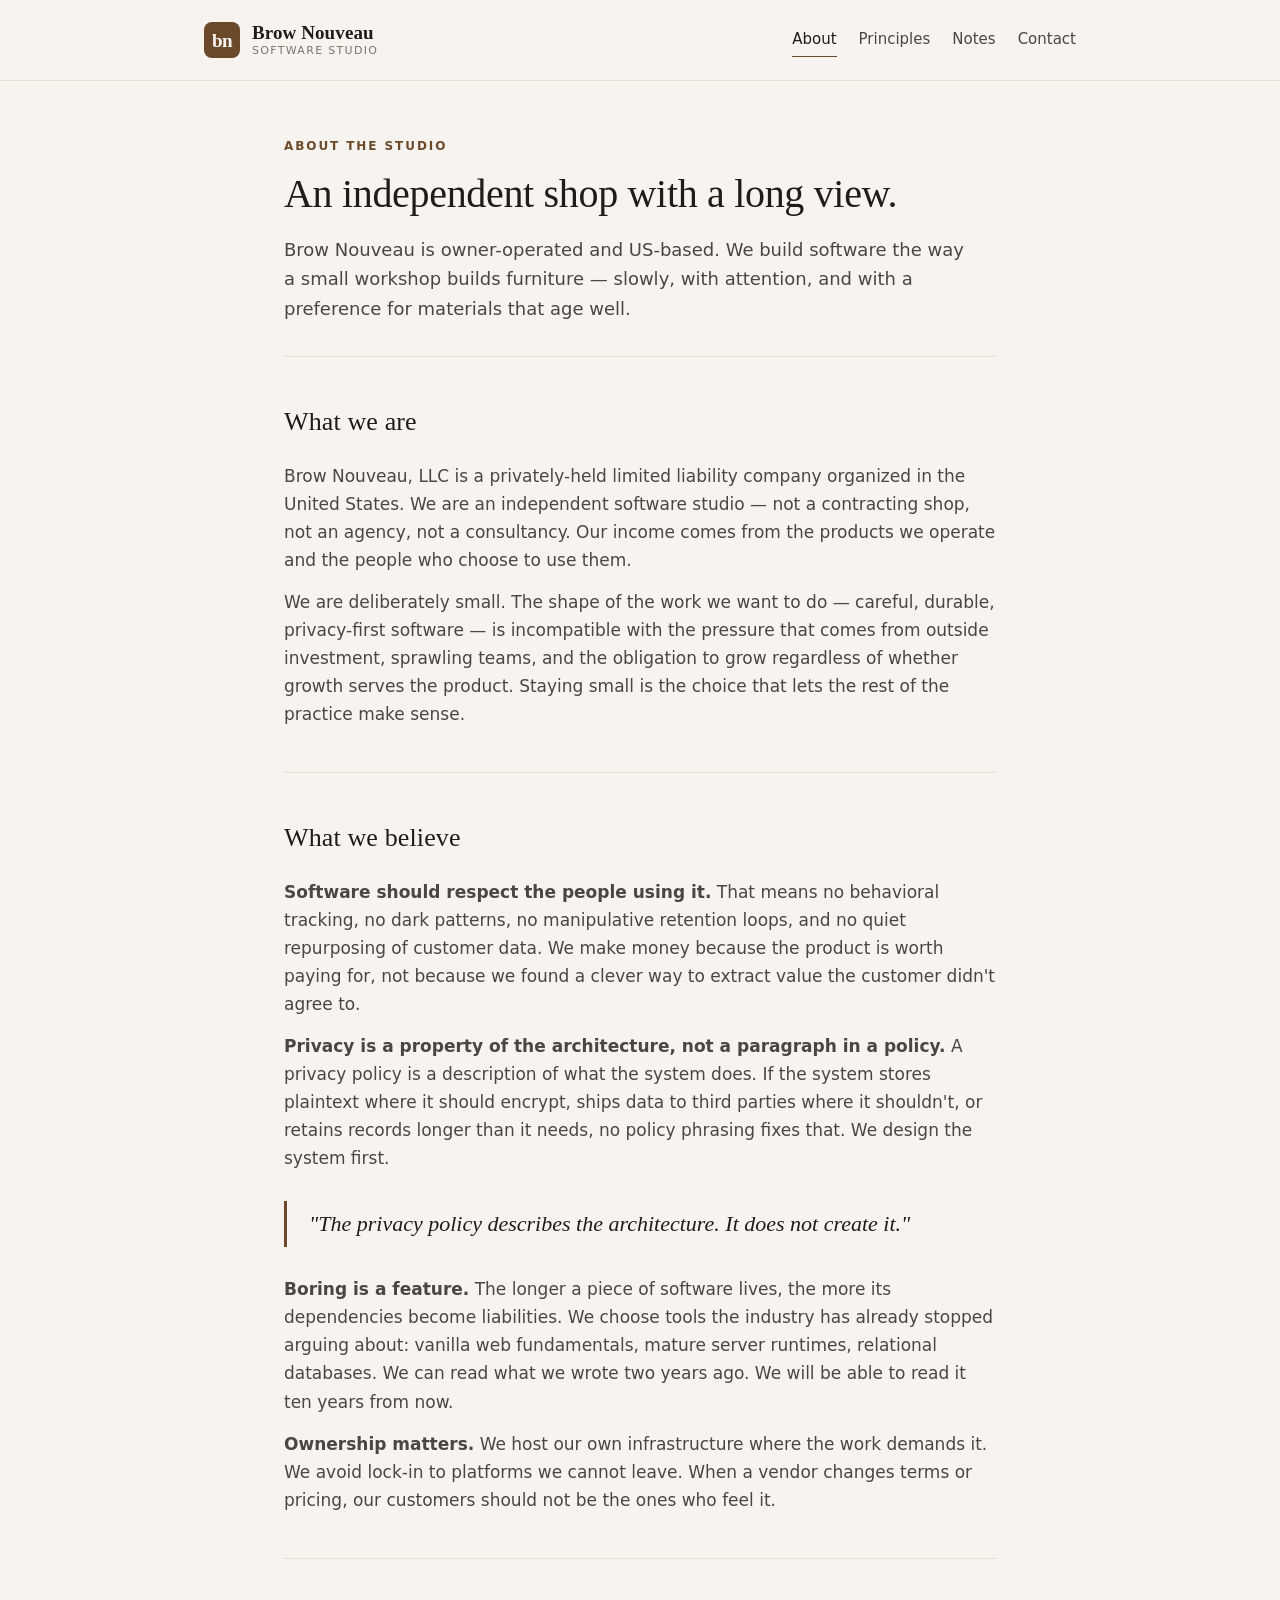
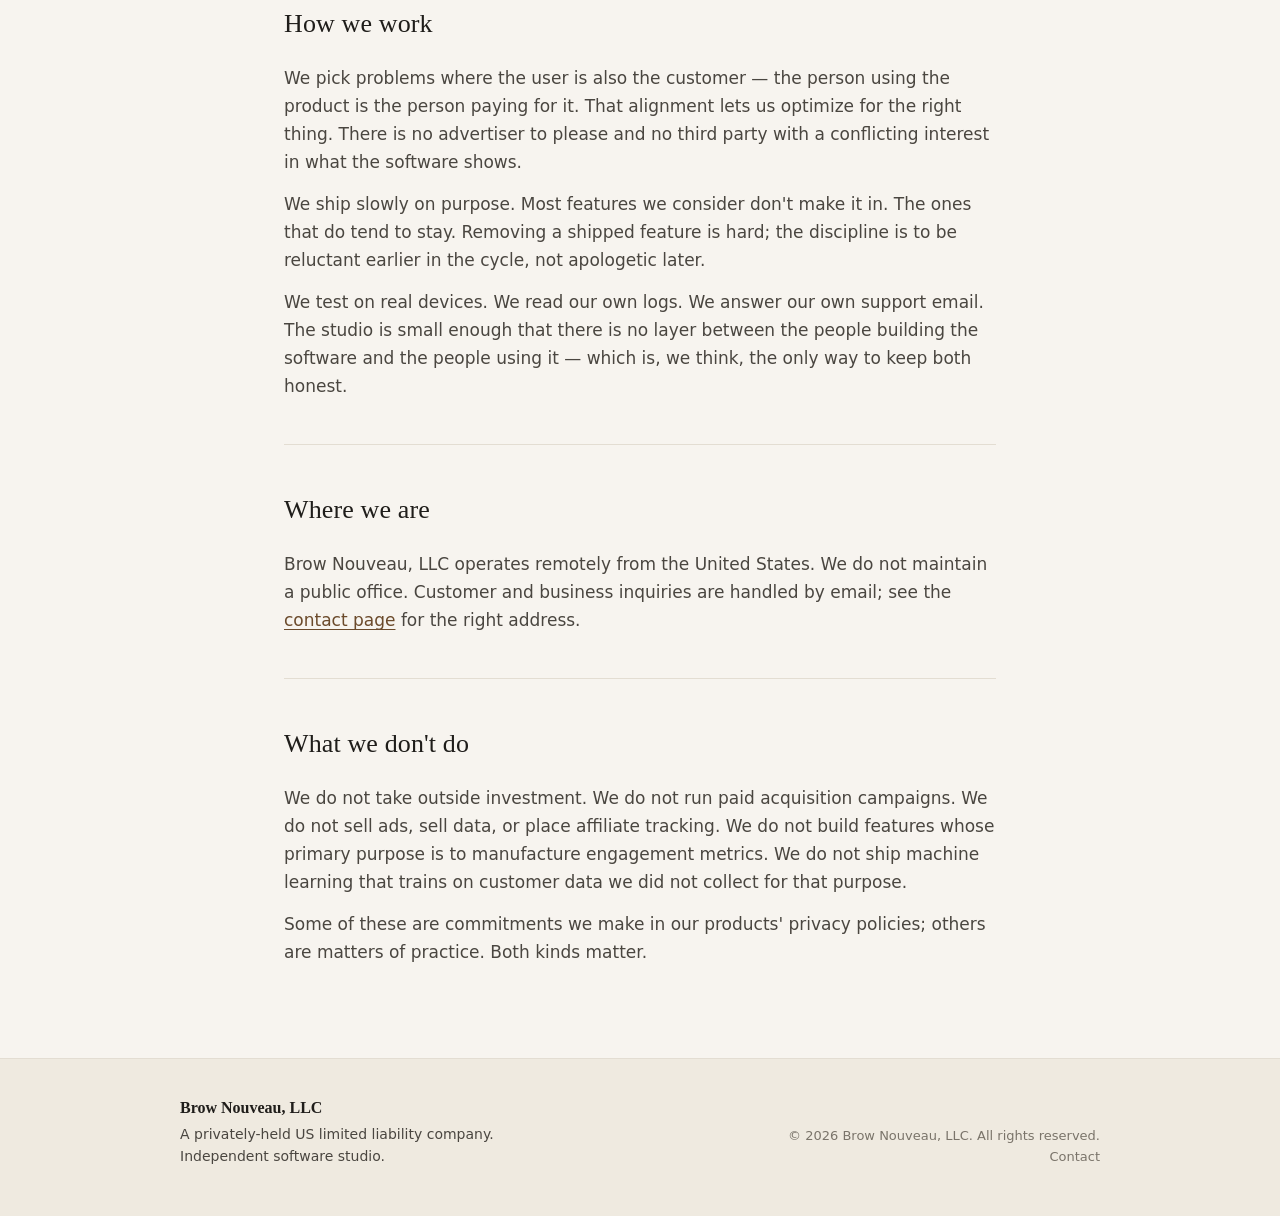
==== about.html @ 59512a86 "Expand site: about, principles, contact, notes + first essay Rebuilds the landing page and adds four" ====
<!doctype html>
<html lang="en">
<head>
  <meta charset="utf-8" />
  <meta name="viewport" content="width=device-width, initial-scale=1" />
  <title>About — Brow Nouveau</title>
  <meta name="description" content="Brow Nouveau, LLC is an independent, owner-operated software studio in the United States. Here's how we work and what we believe." />
  <meta name="theme-color" content="#f7f4ef" />
  <link rel="icon" href="/favicon.svg" type="image/svg+xml" />
  <link rel="stylesheet" href="/styles.css" />
</head>
<body>

<header class="site-header">
  <div class="site-header-inner">
    <a class="brand" href="/">
      <svg class="brand-mark-svg" viewBox="0 0 64 64" aria-hidden="true">
        <rect width="64" height="64" rx="14" fill="#6b4a2b"/>
        <text x="32" y="44" font-family="Iowan Old Style, Charter, Georgia, serif"
              font-weight="600" font-size="34" fill="#f7f4ef"
              text-anchor="middle" letter-spacing="-1">bn</text>
      </svg>
      <span class="brand-text">
        <span class="brand-name">Brow Nouveau</span>
        <span class="brand-sub">Software Studio</span>
      </span>
    </a>
    <nav class="site-nav" aria-label="Primary">
      <a href="/about.html" aria-current="page">About</a>
      <a href="/principles.html">Principles</a>
      <a href="/notes/">Notes</a>
      <a href="/contact.html">Contact</a>
    </nav>
  </div>
</header>

<main class="wrap">

  <section class="page-header">
    <p class="page-eyebrow">About the studio</p>
    <h1>An independent shop with a long view.</h1>
    <p class="lede">
      Brow Nouveau is owner-operated and US-based. We build software the
      way a small workshop builds furniture — slowly, with attention,
      and with a preference for materials that age well.
    </p>
  </section>

  <section class="section">
    <h2>What we are</h2>
    <p>
      Brow Nouveau, LLC is a privately-held limited liability company
      organized in the United States. We are an independent software
      studio — not a contracting shop, not an agency, not a consultancy.
      Our income comes from the products we operate and the people who
      choose to use them.
    </p>
    <p>
      We are deliberately small. The shape of the work we want to do —
      careful, durable, privacy-first software — is incompatible with the
      pressure that comes from outside investment, sprawling teams, and
      the obligation to grow regardless of whether growth serves the
      product. Staying small is the choice that lets the rest of the
      practice make sense.
    </p>
  </section>

  <section class="section">
    <h2>What we believe</h2>

    <p>
      <strong>Software should respect the people using it.</strong>
      That means no behavioral tracking, no dark patterns, no manipulative
      retention loops, and no quiet repurposing of customer data. We make
      money because the product is worth paying for, not because we found a
      clever way to extract value the customer didn't agree to.
    </p>

    <p>
      <strong>Privacy is a property of the architecture, not a paragraph
      in a policy.</strong>
      A privacy policy is a description of what the system does. If the
      system stores plaintext where it should encrypt, ships data to
      third parties where it shouldn't, or retains records longer than
      it needs, no policy phrasing fixes that. We design the system
      first.
    </p>

    <blockquote class="pullquote">
      "The privacy policy describes the architecture. It does not create
      it."
    </blockquote>

    <p>
      <strong>Boring is a feature.</strong>
      The longer a piece of software lives, the more its dependencies
      become liabilities. We choose tools the industry has already
      stopped arguing about: vanilla web fundamentals, mature server
      runtimes, relational databases. We can read what we wrote two
      years ago. We will be able to read it ten years from now.
    </p>

    <p>
      <strong>Ownership matters.</strong>
      We host our own infrastructure where the work demands it. We avoid
      lock-in to platforms we cannot leave. When a vendor changes terms or
      pricing, our customers should not be the ones who feel it.
    </p>
  </section>

  <section class="section">
    <h2>How we work</h2>
    <p>
      We pick problems where the user is also the customer — the person
      using the product is the person paying for it. That alignment lets
      us optimize for the right thing. There is no advertiser to please
      and no third party with a conflicting interest in what the software
      shows.
    </p>
    <p>
      We ship slowly on purpose. Most features we consider don't make it
      in. The ones that do tend to stay. Removing a shipped feature is
      hard; the discipline is to be reluctant earlier in the cycle, not
      apologetic later.
    </p>
    <p>
      We test on real devices. We read our own logs. We answer our own
      support email. The studio is small enough that there is no layer
      between the people building the software and the people using it —
      which is, we think, the only way to keep both honest.
    </p>
  </section>

  <section class="section">
    <h2>Where we are</h2>
    <p>
      Brow Nouveau, LLC operates remotely from the United States. We do
      not maintain a public office. Customer and business inquiries are
      handled by email; see the
      <a href="/contact.html">contact page</a> for the right address.
    </p>
  </section>

  <section class="section">
    <h2>What we don't do</h2>
    <p>
      We do not take outside investment. We do not run paid acquisition
      campaigns. We do not sell ads, sell data, or place affiliate
      tracking. We do not build features whose primary purpose is to
      manufacture engagement metrics. We do not ship machine learning
      that trains on customer data we did not collect for that purpose.
    </p>
    <p>
      Some of these are commitments we make in our products' privacy
      policies; others are matters of practice. Both kinds matter.
    </p>
  </section>

</main>

<footer class="site-footer">
  <div class="site-footer-inner">
    <p class="footer-entity">
      <strong>Brow Nouveau, LLC</strong>
      A privately-held US limited liability company.<br/>
      Independent software studio.
    </p>
    <p class="footer-meta">
      &copy; 2026 Brow Nouveau, LLC. All rights reserved.<br/>
      <a href="/contact.html">Contact</a>
    </p>
  </div>
</footer>

</body>
</html>
---- styles.css ----
:root {
  --bg: #f7f4ef;
  --bg-soft: #efeae0;
  --surface: #ffffff;
  --ink: #1f1d1a;
  --ink-soft: #4a4640;
  --ink-muted: #7a746a;
  --rule: #e3ddd2;
  --rule-strong: #cdc4b3;
  --accent: #6b4a2b;
  --accent-soft: #a07a52;
  --max-width: 760px;
  --max-width-wide: 920px;
  --serif: "Iowan Old Style", "Charter", "Source Serif Pro", "Georgia", serif;
  --sans: -apple-system, BlinkMacSystemFont, "Inter", "Segoe UI", system-ui, sans-serif;
  --mono: "SF Mono", "Menlo", "Consolas", monospace;
}

* { box-sizing: border-box; }

html, body { margin: 0; padding: 0; }

body {
  background: var(--bg);
  color: var(--ink);
  font-family: var(--sans);
  font-size: 17px;
  line-height: 1.65;
  -webkit-font-smoothing: antialiased;
  -moz-osx-font-smoothing: grayscale;
}

a { color: var(--accent); }

img, svg { max-width: 100%; height: auto; display: block; }

/* ---------- Layout primitives ---------- */
.wrap {
  max-width: var(--max-width);
  margin: 0 auto;
  padding: 0 24px;
}

.wrap-wide {
  max-width: var(--max-width-wide);
  margin: 0 auto;
  padding: 0 24px;
}

/* ---------- Site header ---------- */
.site-header {
  border-bottom: 1px solid var(--rule);
  background: var(--bg);
}

.site-header-inner {
  display: flex;
  align-items: center;
  justify-content: space-between;
  padding: 22px 24px;
  max-width: var(--max-width-wide);
  margin: 0 auto;
  gap: 24px;
  flex-wrap: wrap;
}

.brand {
  display: inline-flex;
  align-items: center;
  gap: 12px;
  text-decoration: none;
  color: var(--ink);
}

.brand-mark-svg {
  width: 36px;
  height: 36px;
  display: block;
}

.brand-text {
  display: flex;
  flex-direction: column;
  line-height: 1.1;
}

.brand-name {
  font-family: var(--serif);
  font-size: 19px;
  font-weight: 600;
  letter-spacing: 0.005em;
  color: var(--ink);
}

.brand-sub {
  font-size: 11px;
  letter-spacing: 0.12em;
  text-transform: uppercase;
  color: var(--ink-muted);
  margin-top: 2px;
}

.site-nav {
  display: flex;
  gap: 22px;
  font-size: 15px;
}

.site-nav a {
  color: var(--ink-soft);
  text-decoration: none;
  padding: 4px 0;
  border-bottom: 1px solid transparent;
  transition: color 0.15s ease, border-color 0.15s ease;
}

.site-nav a:hover,
.site-nav a[aria-current="page"] {
  color: var(--ink);
  border-bottom-color: var(--accent);
}

/* ---------- Hero ---------- */
.hero {
  padding: 64px 0 40px;
  border-bottom: 1px solid var(--rule);
}

.hero-eyebrow {
  font-size: 12px;
  letter-spacing: 0.16em;
  text-transform: uppercase;
  color: var(--accent);
  margin: 0 0 18px;
  font-weight: 600;
}

.hero h1 {
  font-family: var(--serif);
  font-weight: 500;
  font-size: clamp(34px, 5.2vw, 50px);
  line-height: 1.1;
  letter-spacing: -0.012em;
  margin: 0 0 22px;
  max-width: 18ch;
}

.hero .lede {
  font-size: 20px;
  line-height: 1.55;
  color: var(--ink-soft);
  margin: 0;
  max-width: 38em;
}

/* ---------- Page header (subpages) ---------- */
.page-header {
  padding: 56px 0 32px;
  border-bottom: 1px solid var(--rule);
}

.page-eyebrow {
  font-size: 12px;
  letter-spacing: 0.16em;
  text-transform: uppercase;
  color: var(--accent);
  margin: 0 0 14px;
  font-weight: 600;
}

.page-header h1 {
  font-family: var(--serif);
  font-weight: 500;
  font-size: clamp(30px, 4.4vw, 40px);
  line-height: 1.15;
  letter-spacing: -0.008em;
  margin: 0 0 18px;
}

.page-header .lede {
  font-size: 18px;
  color: var(--ink-soft);
  margin: 0;
  max-width: 38em;
}

/* ---------- Sections ---------- */
.section {
  padding: 44px 0;
  border-bottom: 1px solid var(--rule);
}

.section:last-of-type {
  border-bottom: none;
}

.section h2 {
  font-family: var(--serif);
  font-weight: 500;
  font-size: 26px;
  letter-spacing: 0.005em;
  margin: 0 0 18px;
}

.section h3 {
  font-family: var(--serif);
  font-weight: 600;
  font-size: 19px;
  margin: 28px 0 10px;
}

.section p {
  margin: 0 0 14px;
  color: var(--ink-soft);
}

.section p:last-child {
  margin-bottom: 0;
}

.section a {
  color: var(--accent);
  text-decoration: underline;
  text-decoration-thickness: 1px;
  text-underline-offset: 3px;
}

.section a:hover { color: var(--ink); }

.section ul {
  margin: 0 0 14px;
  padding-left: 22px;
  color: var(--ink-soft);
}

.section ul li {
  margin-bottom: 6px;
}

/* ---------- Two-column section ---------- */
.cols {
  display: grid;
  grid-template-columns: minmax(0, 1fr) minmax(0, 1fr);
  gap: 36px;
}

@media (max-width: 640px) {
  .cols { grid-template-columns: 1fr; gap: 24px; }
}

/* ---------- Principle / value cards ---------- */
.principles {
  list-style: none;
  padding: 0;
  margin: 0;
  display: grid;
  gap: 20px;
}

.principles li {
  border-left: 3px solid var(--accent-soft);
  padding: 14px 18px;
  background: var(--bg-soft);
  border-radius: 0 8px 8px 0;
}

.principles strong {
  display: block;
  font-family: var(--serif);
  font-size: 18px;
  font-weight: 600;
  color: var(--ink);
  margin-bottom: 4px;
}

.principles p {
  margin: 0;
  color: var(--ink-soft);
  font-size: 16px;
}

/* ---------- Pull quote ---------- */
.pullquote {
  font-family: var(--serif);
  font-size: 22px;
  line-height: 1.4;
  font-style: italic;
  color: var(--ink);
  border-left: 3px solid var(--accent);
  padding: 8px 0 8px 22px;
  margin: 28px 0;
  max-width: 32em;
}

/* ---------- Featured / call-out card ---------- */
.callout {
  background: var(--surface);
  border: 1px solid var(--rule);
  border-radius: 12px;
  padding: 24px 26px;
  margin: 24px 0;
}

.callout .callout-eyebrow {
  font-size: 11px;
  letter-spacing: 0.14em;
  text-transform: uppercase;
  color: var(--ink-muted);
  margin: 0 0 6px;
  font-weight: 600;
}

.callout h3 {
  font-family: var(--serif);
  font-size: 22px;
  margin: 0 0 8px;
  font-weight: 500;
}

.callout p {
  margin: 0 0 12px;
  color: var(--ink-soft);
}

.callout .read-more {
  display: inline-block;
  margin-top: 4px;
  font-size: 15px;
  color: var(--accent);
  font-weight: 600;
  text-decoration: none;
  border-bottom: 1px solid var(--accent);
  padding-bottom: 1px;
}

.callout .read-more:hover { color: var(--ink); border-color: var(--ink); }

/* ---------- Notes / essay ---------- */
.essay {
  padding: 32px 0 64px;
}

.essay-meta {
  font-size: 13px;
  color: var(--ink-muted);
  margin: 0 0 24px;
  letter-spacing: 0.04em;
}

.essay h1 {
  font-family: var(--serif);
  font-weight: 500;
  font-size: clamp(28px, 4.4vw, 38px);
  line-height: 1.2;
  margin: 0 0 16px;
  letter-spacing: -0.005em;
}

.essay-body {
  font-size: 18px;
  line-height: 1.7;
  color: var(--ink);
  margin-top: 28px;
}

.essay-body p {
  margin: 0 0 18px;
}

.essay-body h2 {
  font-family: var(--serif);
  font-weight: 600;
  font-size: 22px;
  margin: 36px 0 12px;
}

.essay-body code {
  font-family: var(--mono);
  font-size: 15px;
  background: var(--bg-soft);
  padding: 1px 6px;
  border-radius: 4px;
}

.essay-body blockquote {
  margin: 24px 0;
  padding: 4px 0 4px 18px;
  border-left: 3px solid var(--accent-soft);
  color: var(--ink-soft);
  font-style: italic;
}

.notes-list {
  list-style: none;
  padding: 0;
  margin: 0;
}

.notes-list li {
  padding: 22px 0;
  border-bottom: 1px solid var(--rule);
}

.notes-list li:first-child { padding-top: 4px; }
.notes-list li:last-child { border-bottom: none; }

.notes-list .date {
  font-size: 13px;
  color: var(--ink-muted);
  letter-spacing: 0.04em;
  display: block;
  margin-bottom: 4px;
}

.notes-list a.title {
  font-family: var(--serif);
  font-size: 22px;
  font-weight: 500;
  color: var(--ink);
  text-decoration: none;
  display: block;
  line-height: 1.3;
  margin-bottom: 6px;
}

.notes-list a.title:hover { color: var(--accent); }

.notes-list .summary {
  color: var(--ink-soft);
  font-size: 16px;
  margin: 0;
}

/* ---------- Contact ---------- */
.contact-grid {
  display: grid;
  grid-template-columns: minmax(0, 1fr) minmax(0, 1fr);
  gap: 28px;
  margin-top: 12px;
}

@media (max-width: 640px) {
  .contact-grid { grid-template-columns: 1fr; }
}

.contact-card {
  background: var(--surface);
  border: 1px solid var(--rule);
  border-radius: 10px;
  padding: 22px 24px;
}

.contact-card h3 {
  font-family: var(--serif);
  font-weight: 600;
  font-size: 17px;
  margin: 0 0 6px;
  color: var(--ink);
}

.contact-card p {
  margin: 0 0 10px;
  color: var(--ink-soft);
  font-size: 15px;
  line-height: 1.55;
}

.contact-card a {
  color: var(--accent);
  font-weight: 600;
  text-decoration: none;
  border-bottom: 1px solid var(--accent);
  padding-bottom: 1px;
}

.contact-card a:hover { color: var(--ink); border-color: var(--ink); }

/* ---------- Footer ---------- */
.site-footer {
  border-top: 1px solid var(--rule);
  margin-top: 48px;
  padding: 36px 24px 48px;
  background: var(--bg-soft);
}

.site-footer-inner {
  max-width: var(--max-width-wide);
  margin: 0 auto;
  display: grid;
  grid-template-columns: 1fr 1fr;
  gap: 24px;
  align-items: end;
}

@media (max-width: 640px) {
  .site-footer-inner { grid-template-columns: 1fr; gap: 16px; text-align: left; }
}

.site-footer .footer-entity {
  font-size: 14px;
  color: var(--ink-soft);
  margin: 0;
  line-height: 1.6;
}

.site-footer .footer-entity strong {
  font-family: var(--serif);
  font-size: 16px;
  color: var(--ink);
  font-weight: 600;
  display: block;
  margin-bottom: 2px;
}

.site-footer .footer-meta {
  font-size: 13px;
  color: var(--ink-muted);
  margin: 0;
  text-align: right;
}

@media (max-width: 640px) {
  .site-footer .footer-meta { text-align: left; }
}

.site-footer .footer-meta a {
  color: var(--ink-muted);
  text-decoration: none;
  border-bottom: 1px solid transparent;
}

.site-footer .footer-meta a:hover {
  color: var(--ink);
  border-bottom-color: var(--ink-muted);
}

/* ---------- Dark mode ---------- */
@media (prefers-color-scheme: dark) {
  :root {
    --bg: #181513;
    --bg-soft: #211d1a;
    --surface: #211d1a;
    --ink: #f0eae0;
    --ink-soft: #c8c0b3;
    --ink-muted: #8a8478;
    --rule: #2e2924;
    --rule-strong: #3d362f;
    --accent: #c9a17a;
    --accent-soft: #8e6c4d;
  }

  .callout, .contact-card { background: #1f1b18; }
}
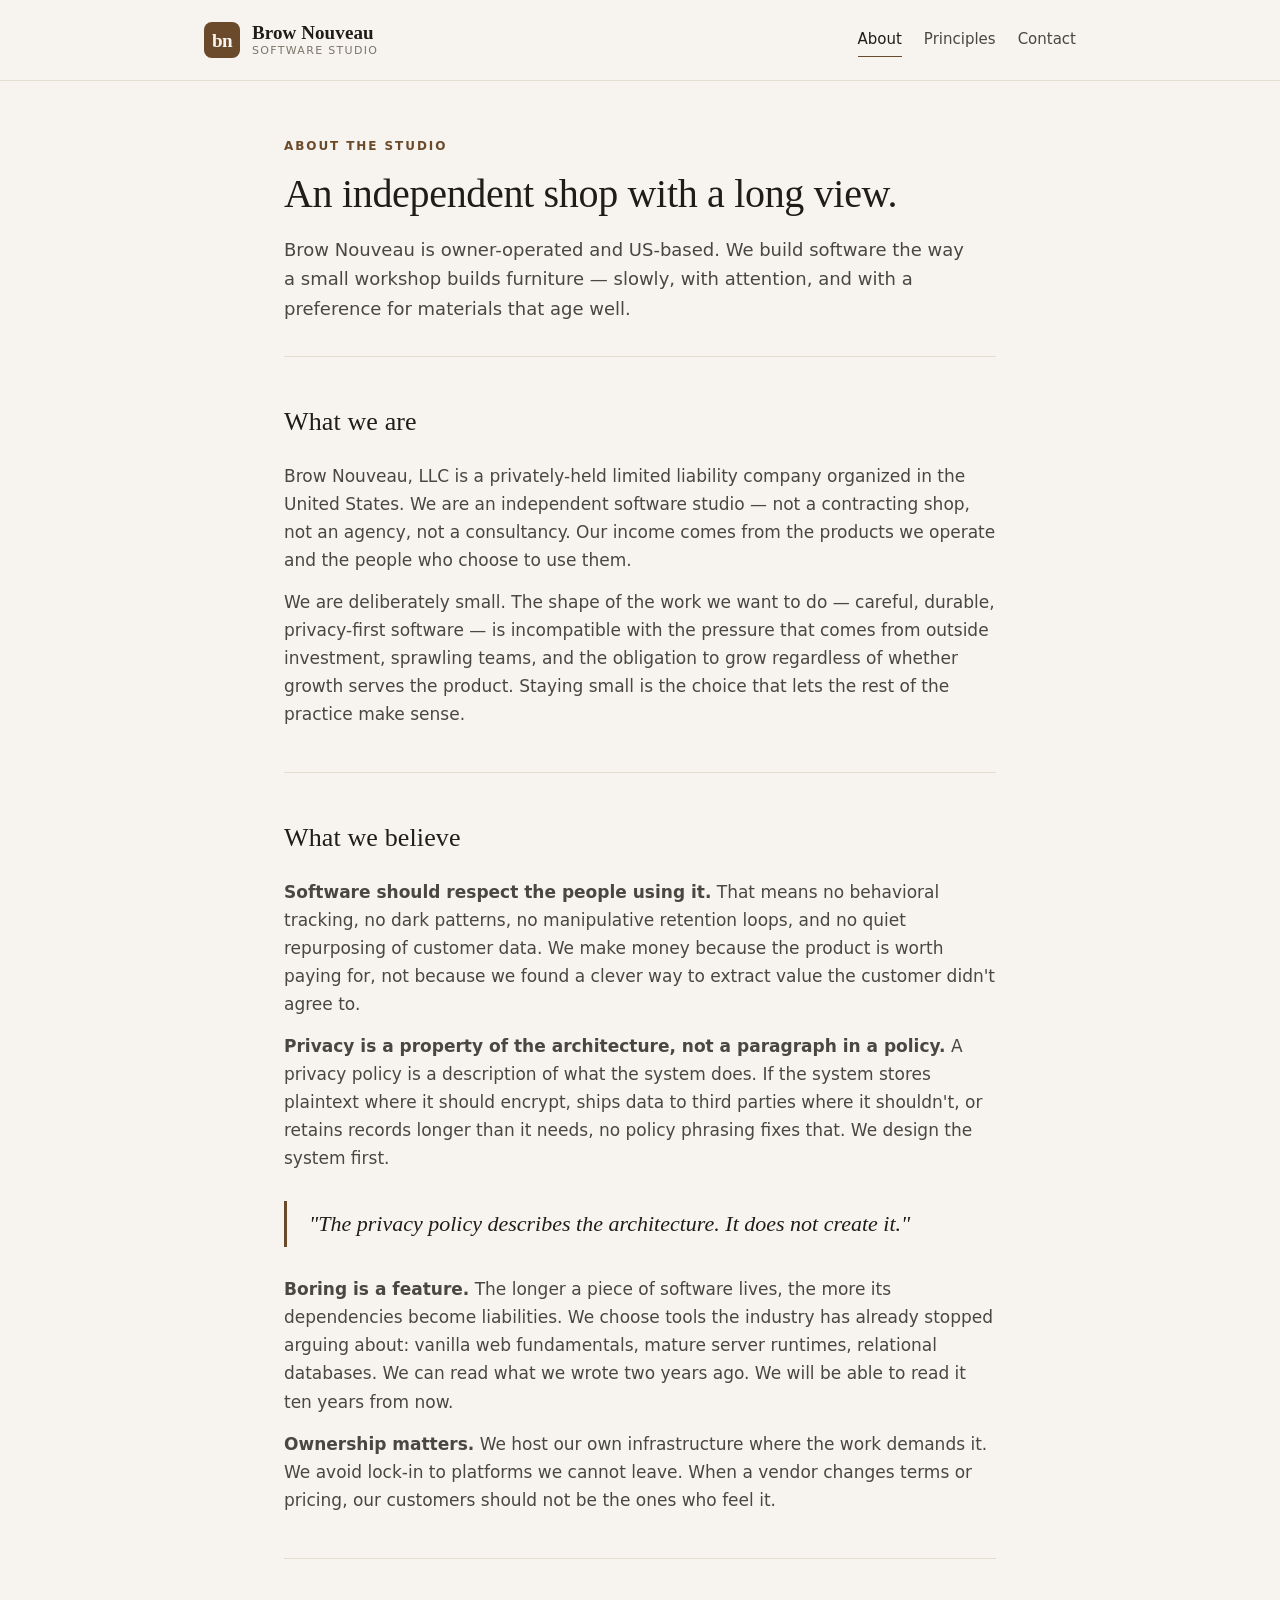
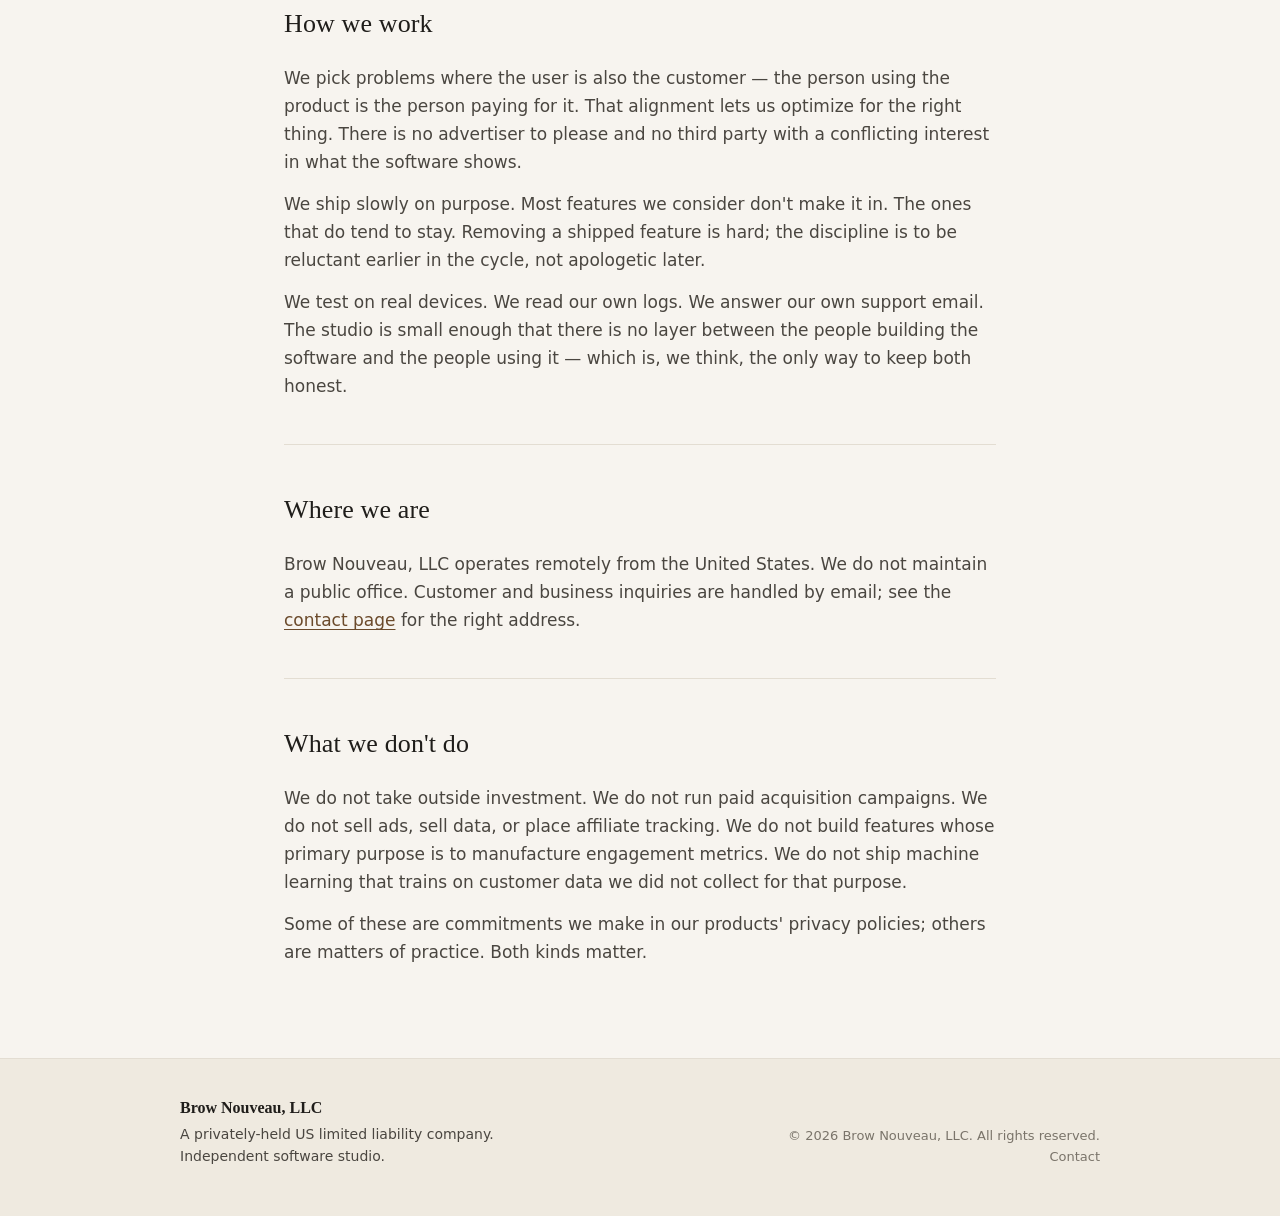
==== commit 7ce63d97: "Remove notes section Cuts the notes/ directory and all references — nav links and the home-page late" ====
--- a/about.html
+++ b/about.html
@@ -28,7 +28,6 @@
     <nav class="site-nav" aria-label="Primary">
       <a href="/about.html" aria-current="page">About</a>
       <a href="/principles.html">Principles</a>
-      <a href="/notes/">Notes</a>
       <a href="/contact.html">Contact</a>
     </nav>
   </div>
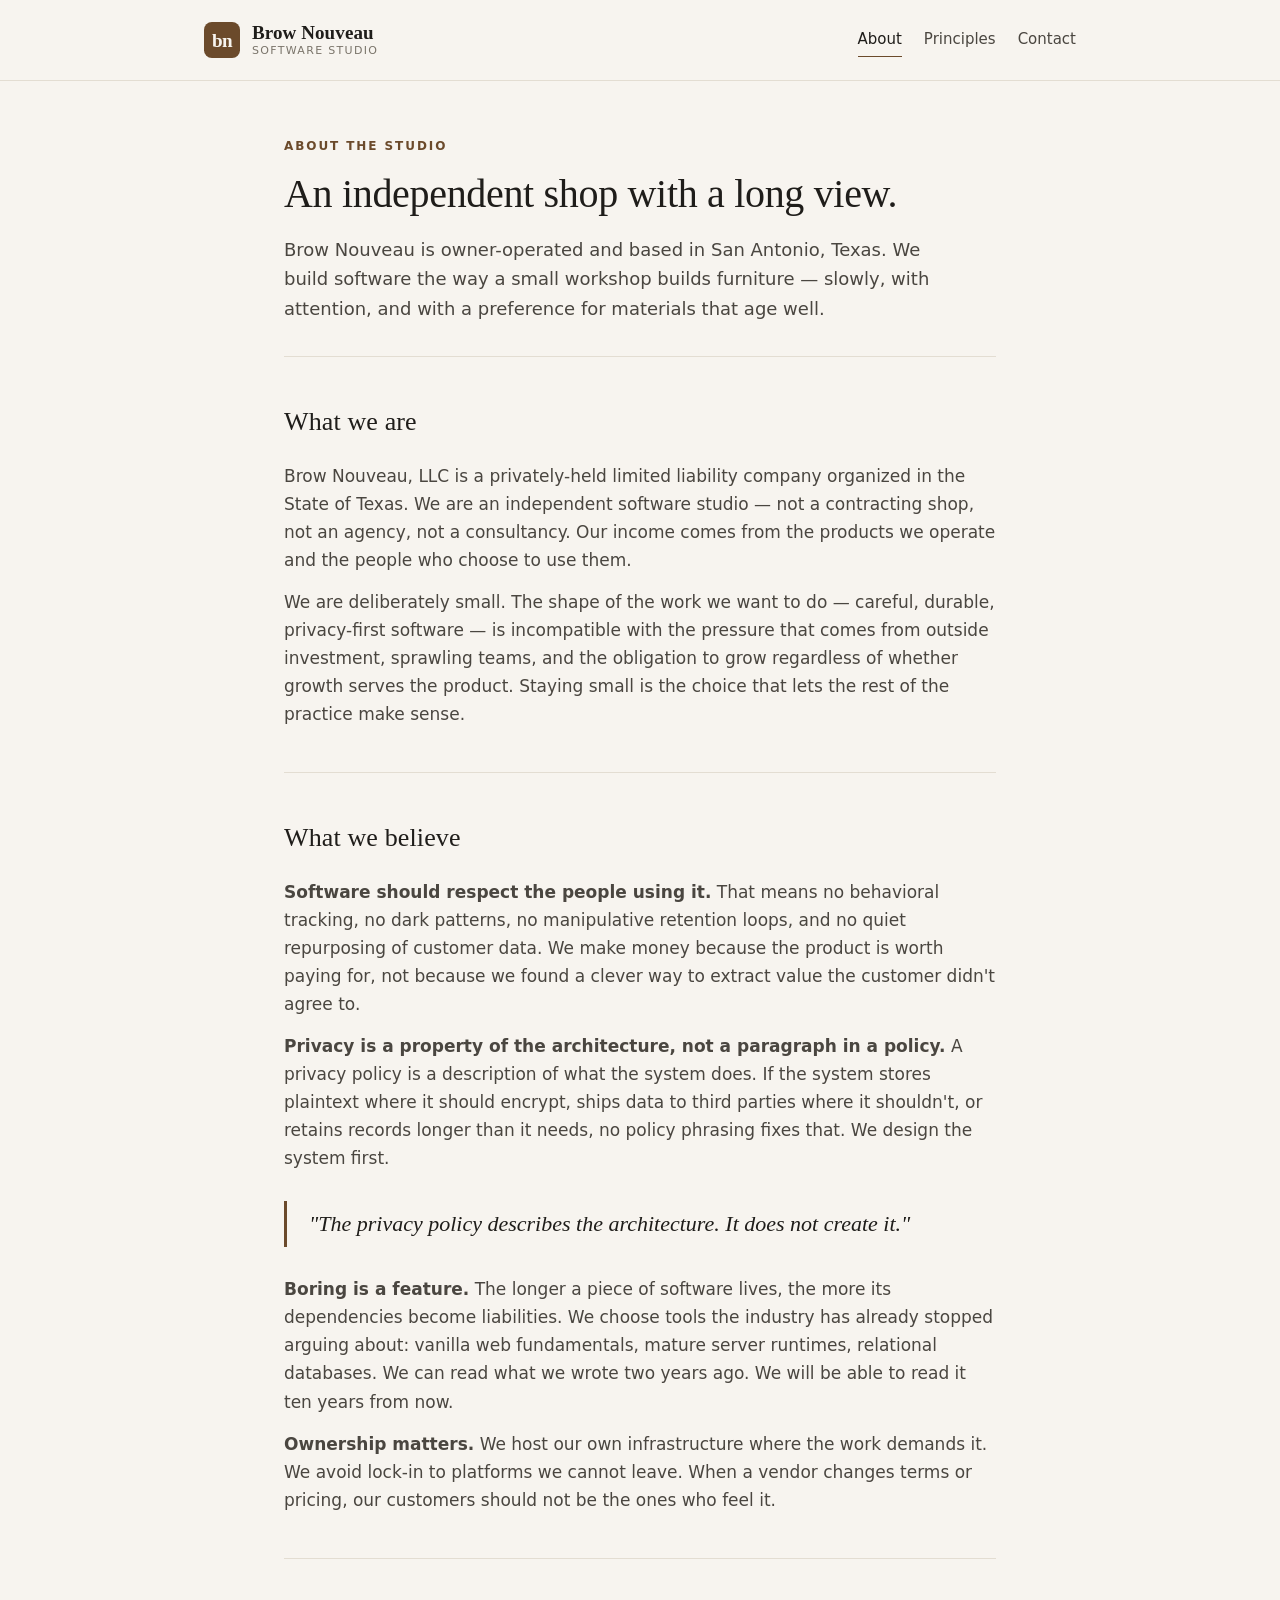
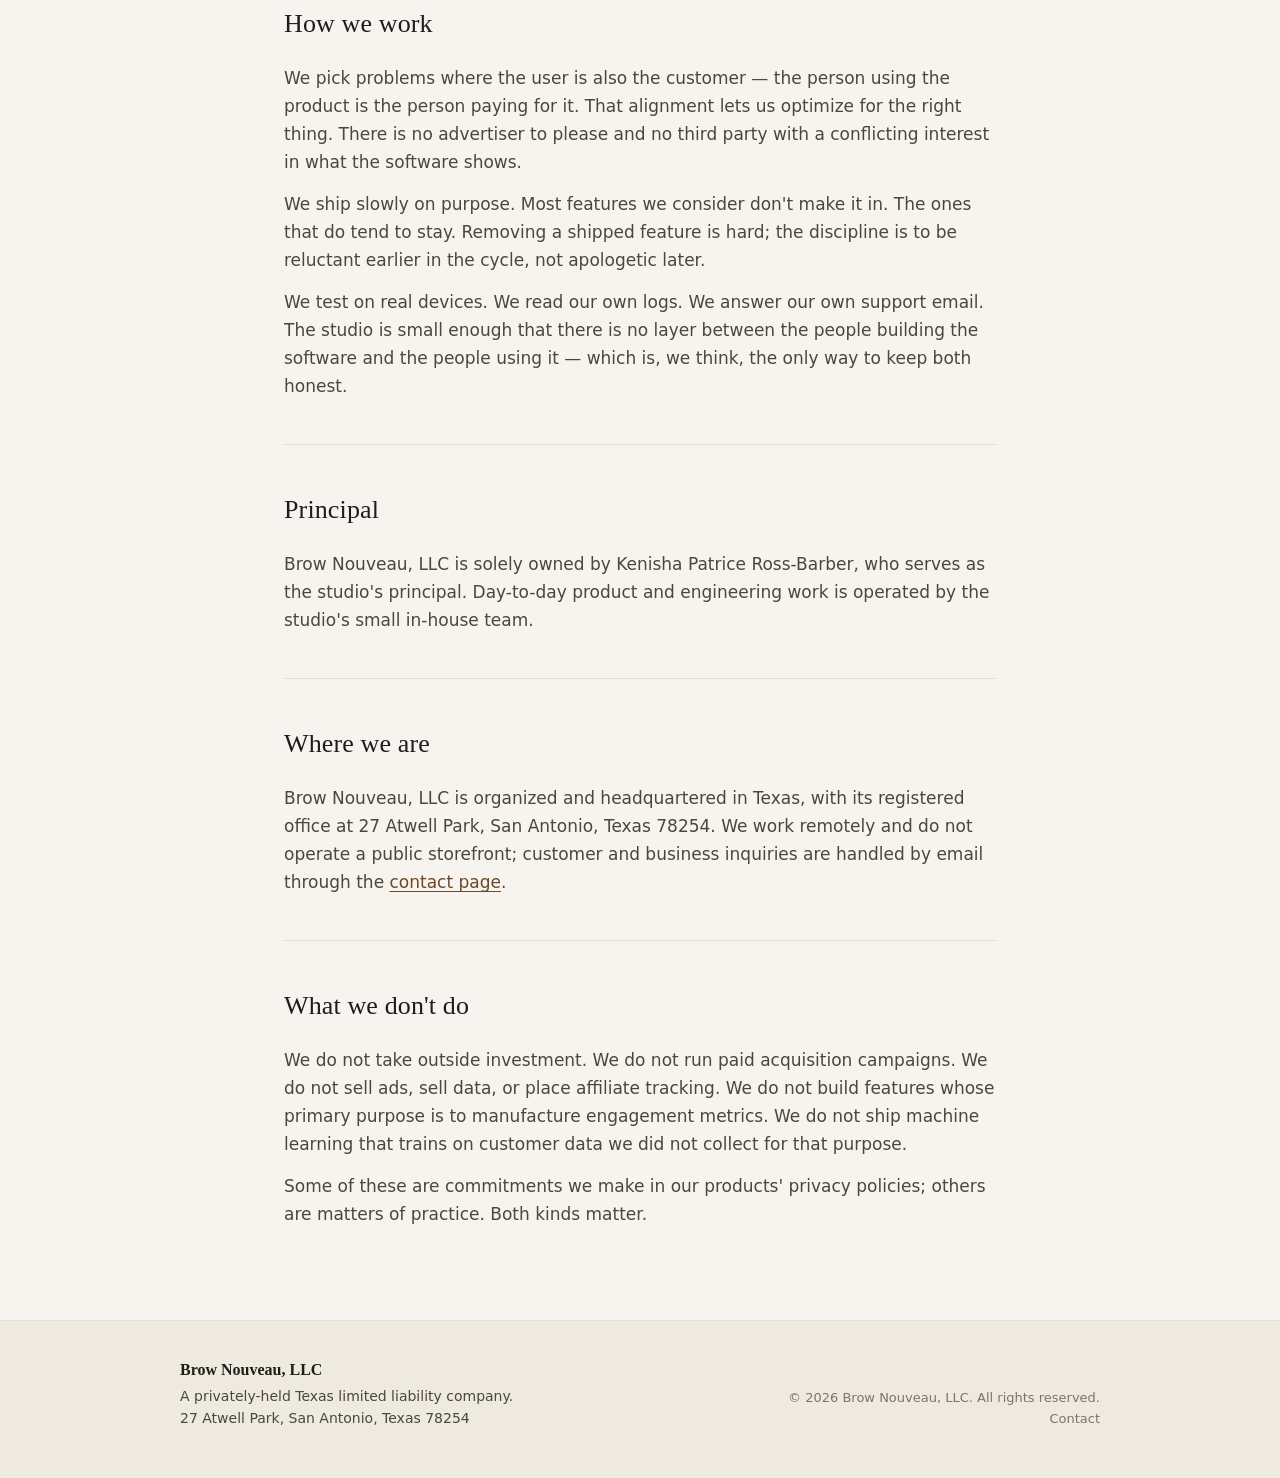
==== commit b67f45f2: "Add full registered address + principal name across the site Public records on the Texas SOS already" ====
--- a/about.html
+++ b/about.html
@@ -39,9 +39,9 @@
     <p class="page-eyebrow">About the studio</p>
     <h1>An independent shop with a long view.</h1>
     <p class="lede">
-      Brow Nouveau is owner-operated and US-based. We build software the
-      way a small workshop builds furniture — slowly, with attention,
-      and with a preference for materials that age well.
+      Brow Nouveau is owner-operated and based in San Antonio, Texas. We
+      build software the way a small workshop builds furniture — slowly,
+      with attention, and with a preference for materials that age well.
     </p>
   </section>
 
@@ -49,7 +49,7 @@
     <h2>What we are</h2>
     <p>
       Brow Nouveau, LLC is a privately-held limited liability company
-      organized in the United States. We are an independent software
+      organized in the State of Texas. We are an independent software
       studio — not a contracting shop, not an agency, not a consultancy.
       Our income comes from the products we operate and the people who
       choose to use them.
@@ -131,12 +131,22 @@
   </section>
 
   <section class="section">
+    <h2>Principal</h2>
+    <p>
+      Brow Nouveau, LLC is solely owned by Kenisha Patrice Ross-Barber,
+      who serves as the studio's principal. Day-to-day product and
+      engineering work is operated by the studio's small in-house team.
+    </p>
+  </section>
+
+  <section class="section">
     <h2>Where we are</h2>
     <p>
-      Brow Nouveau, LLC operates remotely from the United States. We do
-      not maintain a public office. Customer and business inquiries are
-      handled by email; see the
-      <a href="/contact.html">contact page</a> for the right address.
+      Brow Nouveau, LLC is organized and headquartered in Texas, with
+      its registered office at 27 Atwell Park, San Antonio, Texas 78254.
+      We work remotely and do not operate a public storefront; customer
+      and business inquiries are handled by email through the
+      <a href="/contact.html">contact page</a>.
     </p>
   </section>
 
@@ -161,8 +171,8 @@
   <div class="site-footer-inner">
     <p class="footer-entity">
       <strong>Brow Nouveau, LLC</strong>
-      A privately-held US limited liability company.<br/>
-      Independent software studio.
+      A privately-held Texas limited liability company.<br/>
+      27 Atwell Park, San Antonio, Texas 78254
     </p>
     <p class="footer-meta">
       &copy; 2026 Brow Nouveau, LLC. All rights reserved.<br/>
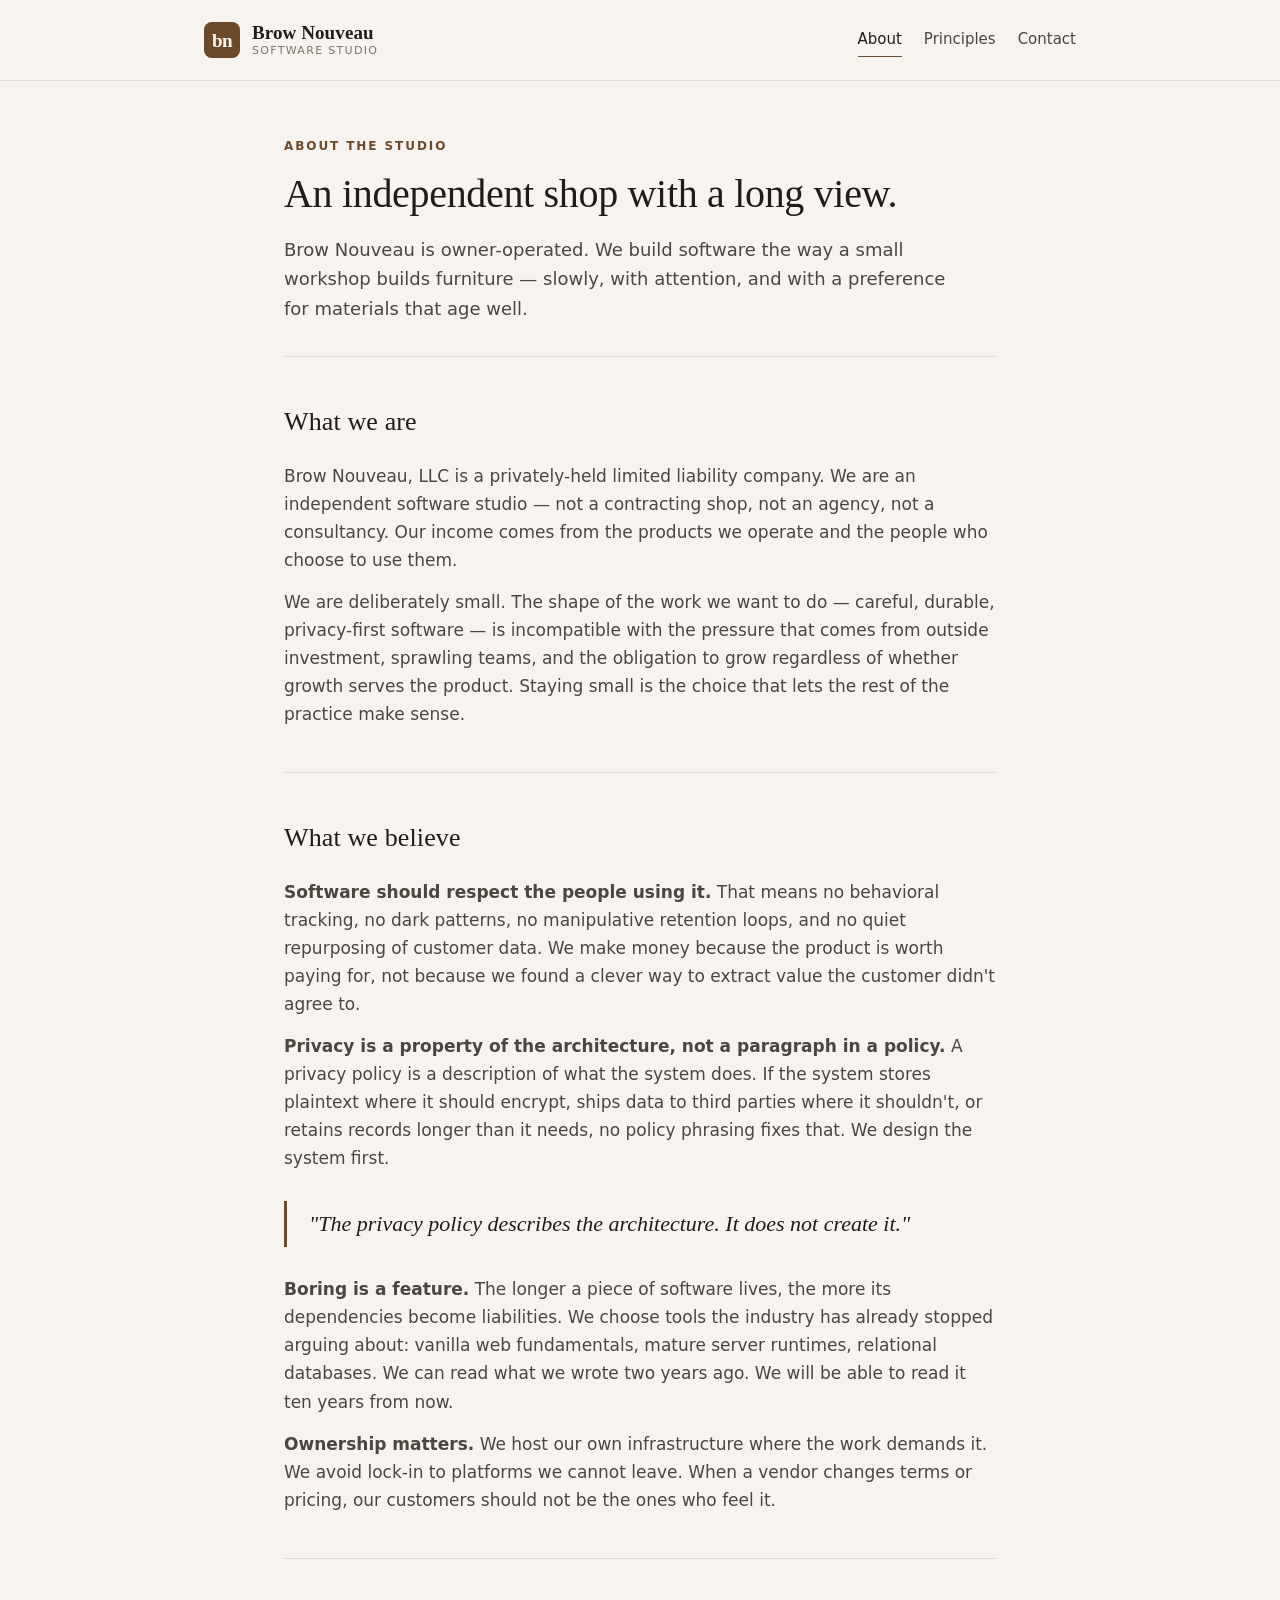
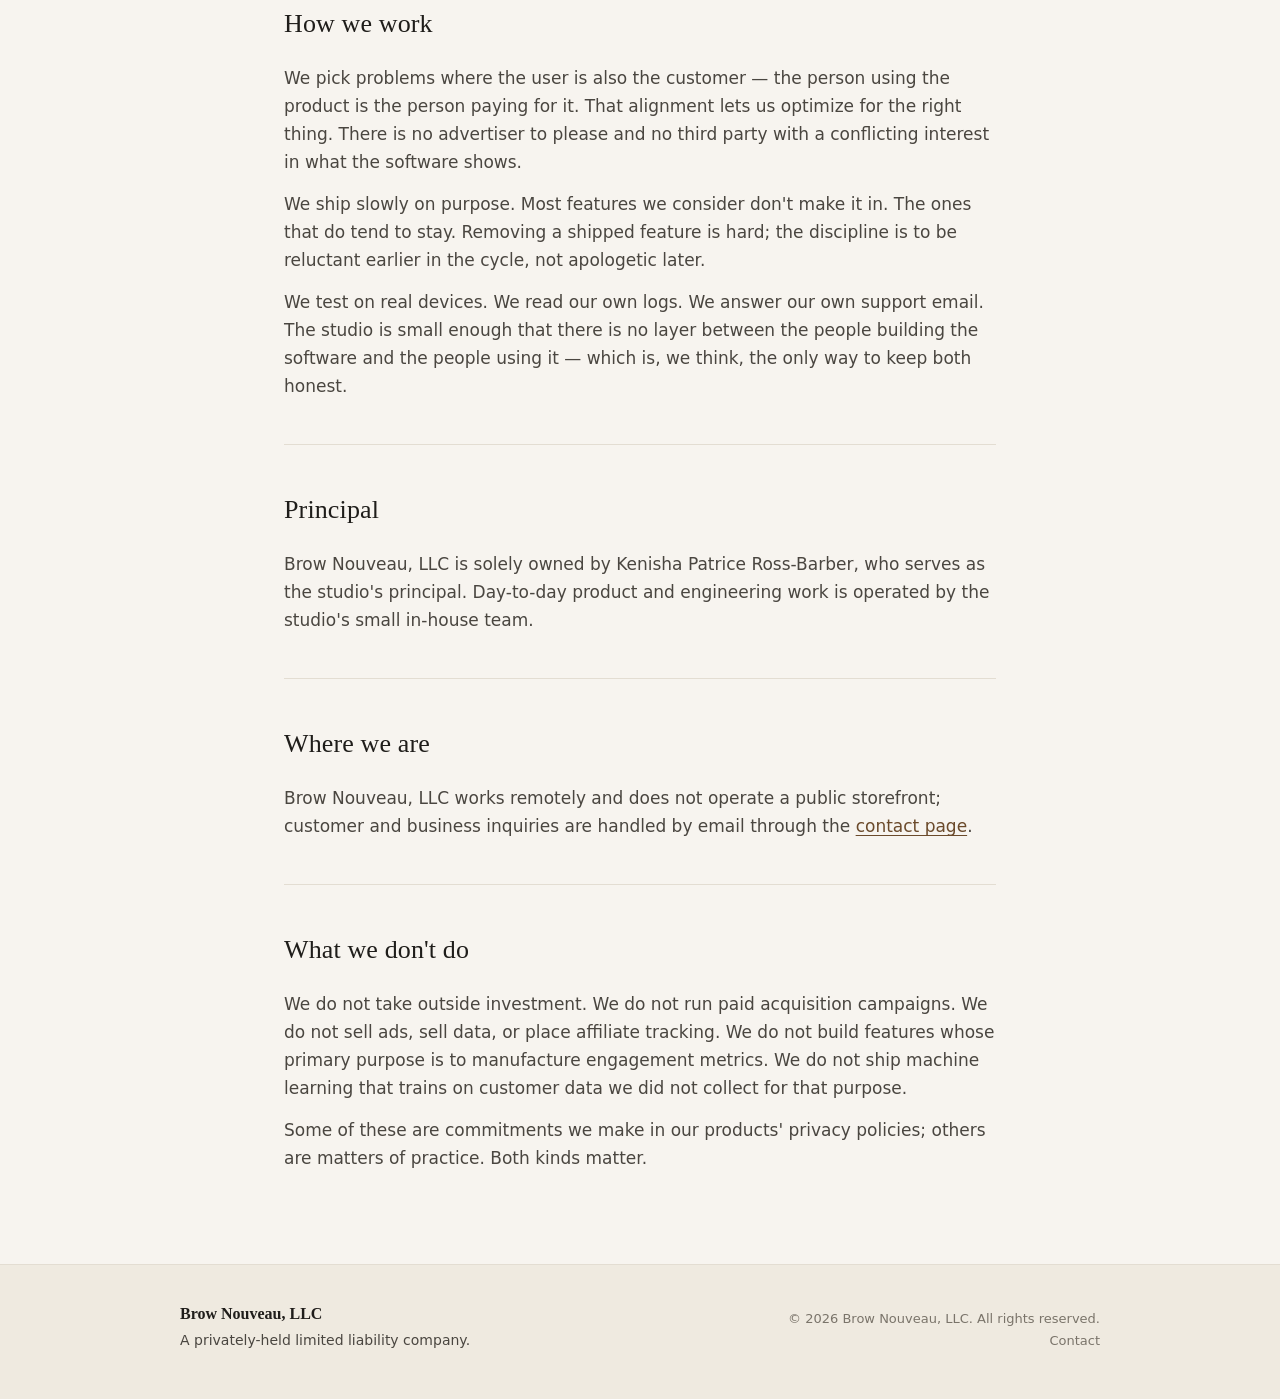
==== commit da0942cc: "Remove home address and Texas references from site Scrub the registered street address (27 Atwell Pa" ====
--- a/about.html
+++ b/about.html
@@ -39,7 +39,7 @@
     <p class="page-eyebrow">About the studio</p>
     <h1>An independent shop with a long view.</h1>
     <p class="lede">
-      Brow Nouveau is owner-operated and based in San Antonio, Texas. We
+      Brow Nouveau is owner-operated. We
       build software the way a small workshop builds furniture — slowly,
       with attention, and with a preference for materials that age well.
     </p>
@@ -48,8 +48,8 @@
   <section class="section">
     <h2>What we are</h2>
     <p>
-      Brow Nouveau, LLC is a privately-held limited liability company
-      organized in the State of Texas. We are an independent software
+      Brow Nouveau, LLC is a privately-held limited liability company.
+      We are an independent software
       studio — not a contracting shop, not an agency, not a consultancy.
       Our income comes from the products we operate and the people who
       choose to use them.
@@ -142,9 +142,8 @@
   <section class="section">
     <h2>Where we are</h2>
     <p>
-      Brow Nouveau, LLC is organized and headquartered in Texas, with
-      its registered office at 27 Atwell Park, San Antonio, Texas 78254.
-      We work remotely and do not operate a public storefront; customer
+      Brow Nouveau, LLC works remotely and does not operate a public
+      storefront; customer
       and business inquiries are handled by email through the
       <a href="/contact.html">contact page</a>.
     </p>
@@ -171,8 +170,7 @@
   <div class="site-footer-inner">
     <p class="footer-entity">
       <strong>Brow Nouveau, LLC</strong>
-      A privately-held Texas limited liability company.<br/>
-      27 Atwell Park, San Antonio, Texas 78254
+      A privately-held limited liability company.
     </p>
     <p class="footer-meta">
       &copy; 2026 Brow Nouveau, LLC. All rights reserved.<br/>
